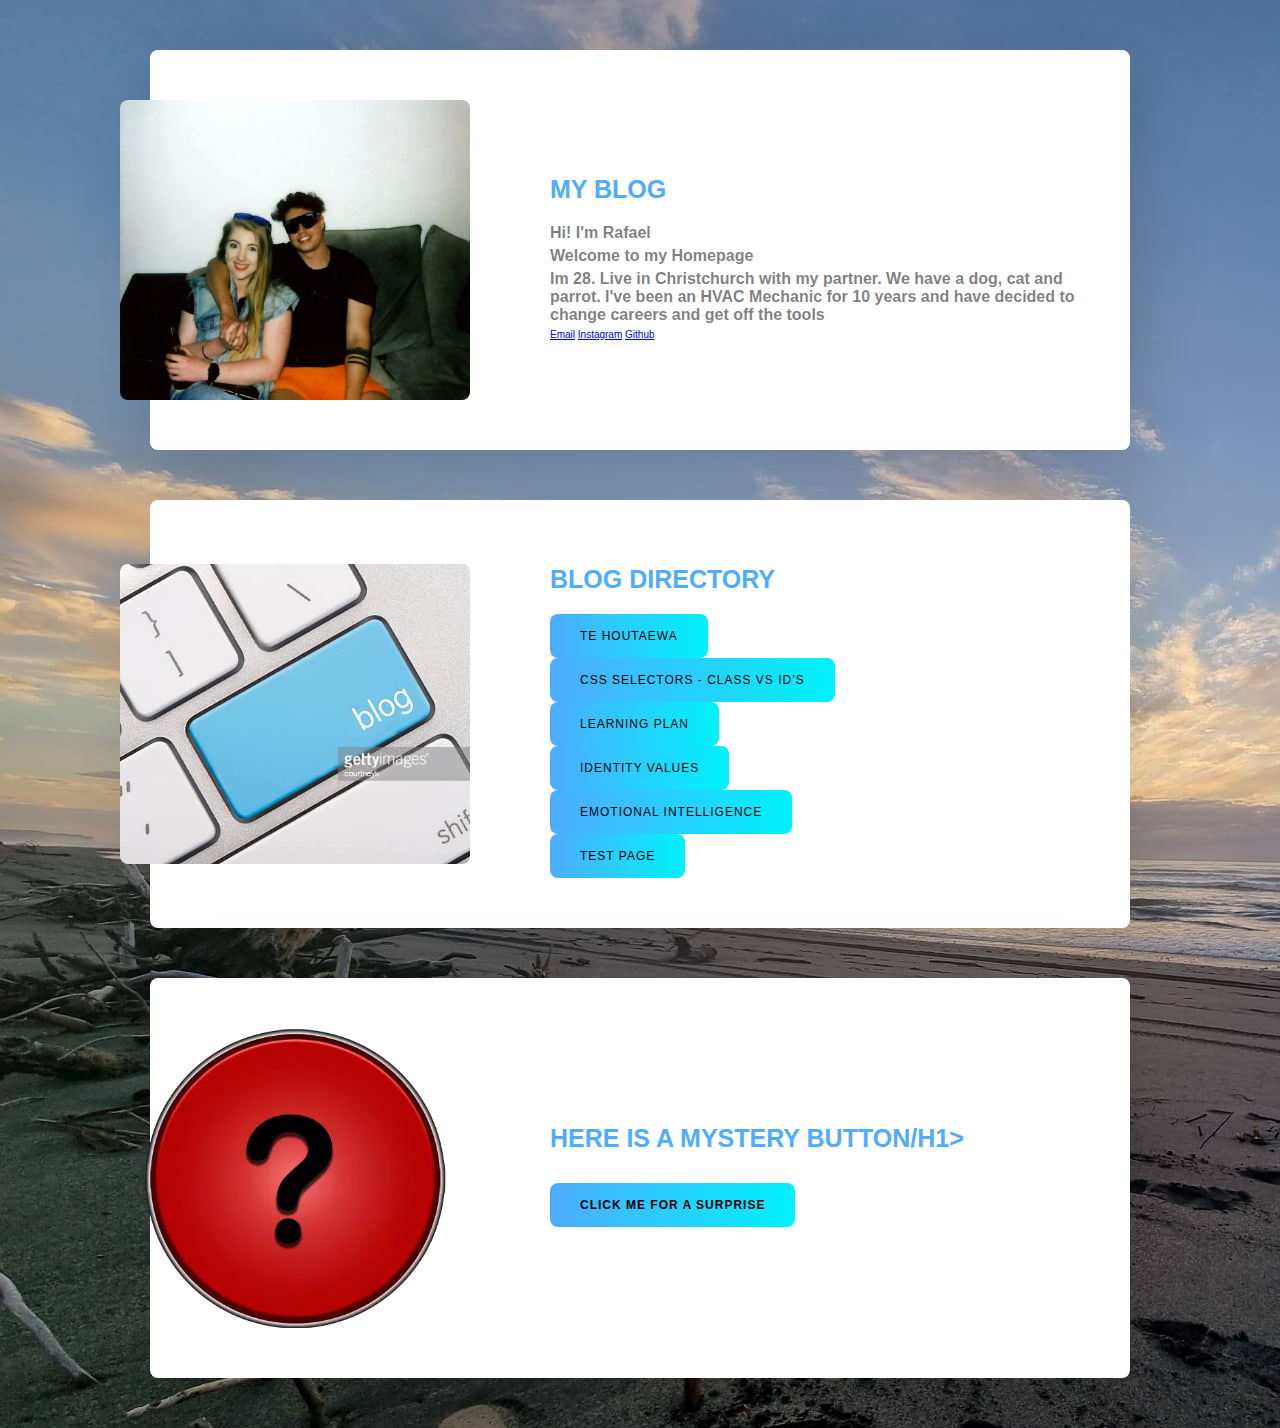
==== index.html @ 6f8d56e0 "made test page for ev tools" ====
<!DOCTYPE html>
<html lang="en">
  <head>
    <meta charset="utf-8" />
    <meta name="viewport" content="width=device-width, initial-scale=1.0" />
    <meta http-equiv="X-UA-Compatible" content="ie=edge" />
    <title>HOME | Rafael's Blog</title>
    <link href="./styles/main.css" rel="stylesheet" type="text/css" />
  </head>

  <body class="back-ground-color__home">
    <div class="blog-post__container">
      <div>
        <div class="blog-post__card">
          <div class="blog-post__img">
            <img src="assets/Rafael-resized-photo.png" alt="" />
          </div>
          <div class="blog-post__info">
            <h1 class="blog-post__title">My Blog</h1>

            <div class="blog-post__date">
              <span>Hi! I'm Rafael</span>
              <span>Welcome to my Homepage</span>
              <span
                >Im 28. Live in Christchurch with my partner. We have a dog, cat
                and parrot. I've been an HVAC Mechanic for 10 years and have
                decided to change careers and get off the tools</span
              >
            </div>
            <a href="mailto: rafaelvanberkel@hotmail.com">Email</a>
            <a href="https://www.instagram.com/r1raffa/">Instagram</a>
            <a href="https://github.com/rafaelavb">Github</a>
          </div>
        </div>

        <div class="blog-post__card">
          <div class="blog-post__img">
            <img src="assets/Blog2.jpg" alt="" />
          </div>
          <div class="blog-post__info">
            <div class="blog-post__date"></div>
            <h1 class="blog-post__title">Blog directory</h1>
            <div>
              <a href="blog/te-houtaewa-template.html" class="blog-post__cta"
                >Te Houtaewa</a
              >
            </div>
            <div>
              <a href="./blog/css-selectors.html" class="blog-post__cta"
                >CSS Selectors - Class vs Id’s</a
              >
            </div>
            <div>
              <a href="./blog/learning-plan.html" class="blog-post__cta"
                >Learning Plan</a
              >
            </div>
            <div>
              <a href="./blog/identity-values.html" class="blog-post__cta"
                >Identity Values</a
              >
            </div>
            <div>
              <a href="./blog/emotional-intelligence.html" class="blog-post__cta"
                >Emotional Intelligence</a
              >
            </div>
            <div>
              <a href="blog/test-page.html" class="blog-post__cta"
                >Test Page</a
              >
            </div>
          </div>
        </div>

        <div class="blog-post__card">
          <div class="blog-post__img">
            <img src="assets/Mystery-button.webp" alt="" />
          </div>
          <div class="blog-post__info">
            <div class="blog-post__date"></div>
            <h1 class="blog-post__title">Here is a mystery button/h1>
            <p class="blog-post__text"></p>
            <a href="https://www.youtube.com/watch?v=xvFZjo5PgG0" class="blog-post__cta">click me for a surprise</a>
          </div>
        </div>
      </div>
    </div>
  </body>
</html>
---- styles/main.css ----
*,
*::before,
*::after {
  margin: 0;
  padding: 0;
  box-sizing: border-box;
}

html {
  font-family: 'Roboto', sans-serif;
  font-size: 10px;
}

img {
  width: 100%;
}

.back-ground-color__home {
  display: flex;
  align-items: center;
  justify-content: center;
  background-color: #eee;
  padding: 0 1.5em;
  background: url('../assets/sky.jpg') no-repeat
}

.back-ground-color__blog {
  display: flex;
  align-items: center;
  justify-content: center;
  background-color: #eee;
  padding: 0 1.5em;
  background-color: #ffffff;
}


.blog-post__card {
  max-width: 100%;
  max-width: 98rem;
  max-height: 100vh;
  padding: 5rem;
  margin-top: 50px;
  margin-bottom: 50px;
  background-color: #fff;
  box-shadow: 0 1.4rem 8rem rgba(0, 0, 0, 0.2);
  display: flex;
  align-items: center;
  border-radius: 0.8rem;
}

/******************
---------------------------------------------------
Blog Images CSS
--------------------------------------------------
******************/

.blog-post__img {
  min-width: 35rem;
  max-width: 35rem;
  height: 30rem;
  transform: translateX(-8rem);
  position: relative;
}

.blog-post__img img {
  width: 100%;
  height: 100%;
  object-fit: cover;
  display: block;
  border-radius: 0.8rem;
}


.blog-post__date span {
  display: block;
  color: rgba(0, 0, 0, 0.5);
  font-size: 1.6rem;
  font-weight: 600;
  margin: 0.5rem 0;
}

.blog-post__title {
  font-size: 2.5rem;
  margin: 1.5rem 0 2rem;
  text-transform: uppercase;
  color: #4facfe;
}

.blog-post__text {
  margin-bottom: 3rem;
  font-size: 1.4rem;
  color: rgba(0, 0, 0, 0.7);
}

.blog-post__cta {
  display: inline-block;
  padding: 1.5rem 3rem;
  letter-spacing: 1px;
  text-transform: uppercase;
  font-size: 1.2rem;
  color: rgb(0, 0, 0);
  background-image: linear-gradient(to right, #4facfe 0%, #00f2fe 100%);
  border-radius: 0.8rem;
  text-decoration: none;
}

.blog-post__cta:hover {
  background-image: linear-gradient(to right, #00f2fe 0%, #4facfe 100%);
}

@media screen and (max-width: 868px) {
  .blog-post {
    max-width: 70rem;
  }
}

@media screen and (max-width: 768px) {
  .blog-post {
    padding: 2.5rem;
    flex-direction: column;
  }

  .blog-post__img {
    min-width: 100%;
    max-width: 100%;
    transform: translate(0, -8rem);
  }
}

/* -----------------------------
Te Houtea Blog CSS Formatting
----------------------------- */
/* .te-houtaewa-blog-page__container{

} */



/* -----------------------------
CSS Selectors Formatting
----------------------------- */
/* .css-selectors__container{

} */

#blog-title__center-format {
  display: bold;
  font-size: 4em;
  margin-block-start: 0.1em;
  margin-block-end: 0.1em;
  font-weight: bold;
  text-align: center;
  line-height: 100px;
  color: rgb(0, 0, 0);
  
  
}

.blog-heading__h1-heading-format {
  display: block;
  font-size: 1.17em;
  margin-block-start: 1em;
  margin-block-end: 1em;
  margin-inline-start: 0px;
  margin-inline-end: 0px;
  font-weight: bold;
}

.sub-heading__h2-formatting {
  display: block;
  font-size: 1.17em;
  margin-block-start: 1em;
  margin-block-end: 1em;
  margin-inline-start: 0px;
  margin-inline-end: 0px;
  font-weight: bold;
}

.blog-paragraph__paragraph-formatting {
  display: block;
  margin-block-start: 1em;
  margin-block-end: 1em;
  margin-inline-start: 0px;
  margin-inline-end: 0px;
  font-size: 16px;
}

.picture-size__picture {
  display: block;
  width: 40%;
  position: relative;
  right: 4px;
}
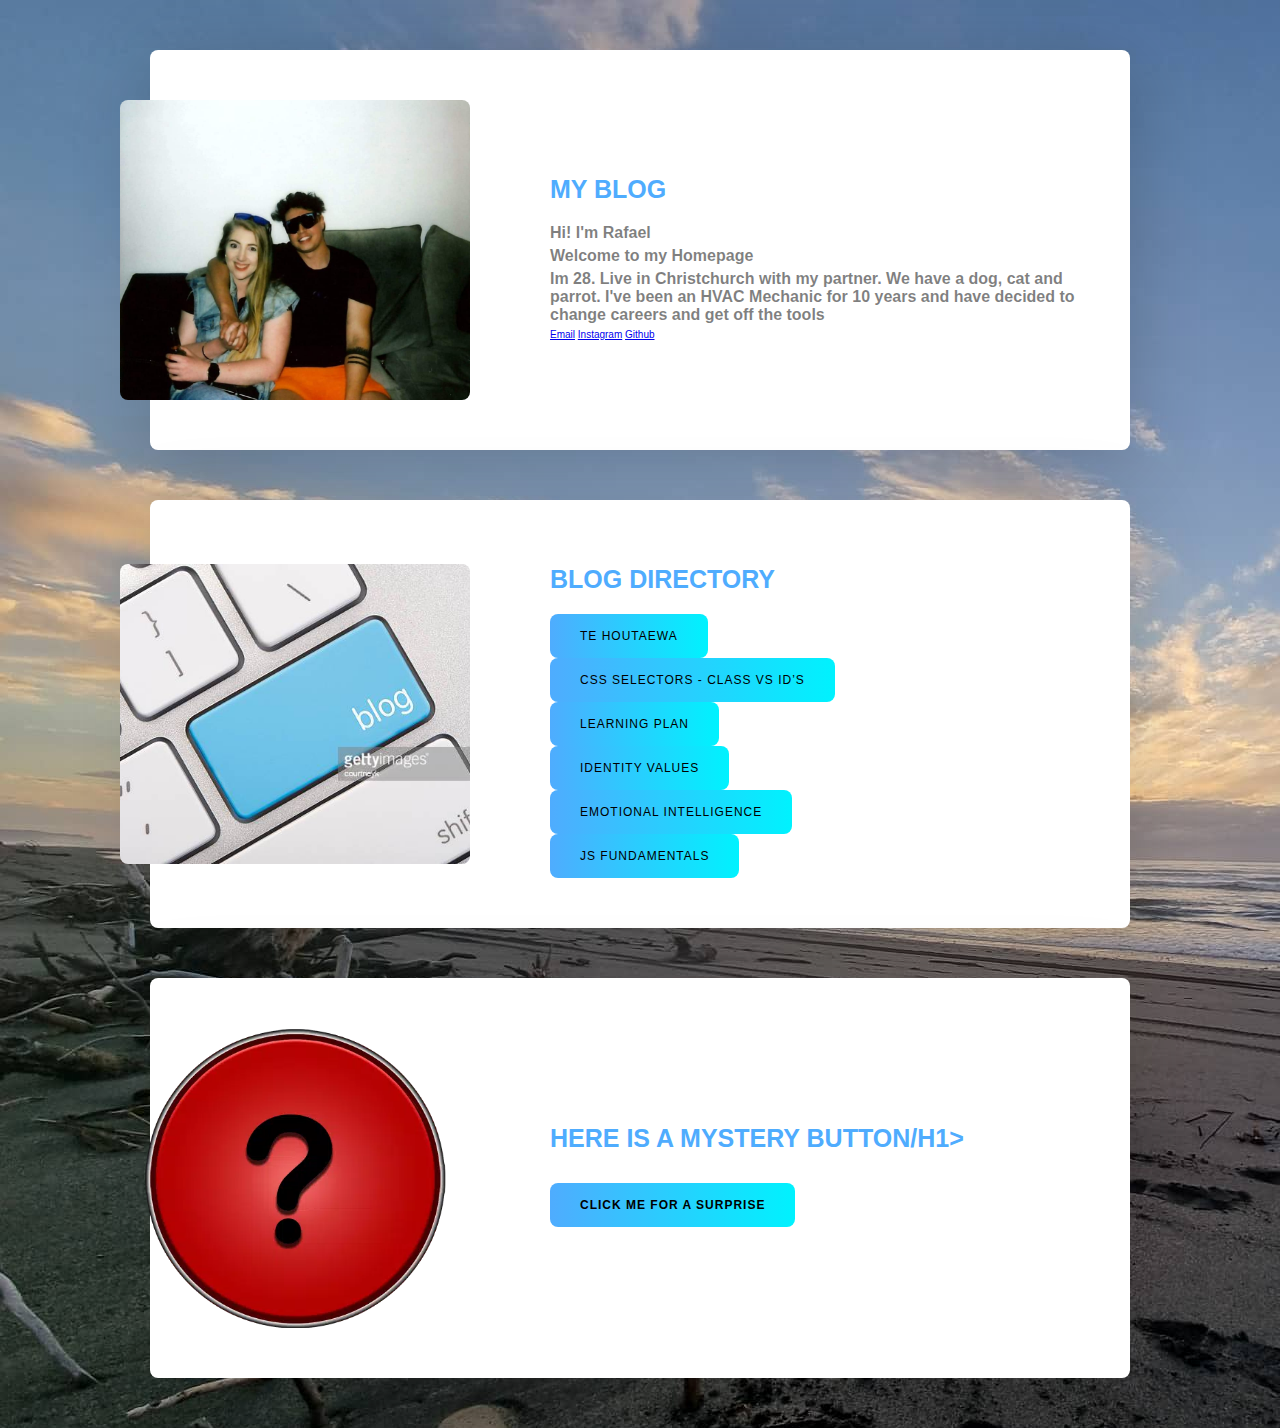
==== commit c7e4cc3d: "added new blog directory - JS Fundamentals" ====
--- a/index.html
+++ b/index.html
@@ -66,8 +66,8 @@
               >
             </div>
             <div>
-              <a href="blog/test-page.html" class="blog-post__cta"
-                >Test Page</a
+              <a href="blog/javascript-dom.html" class="blog-post__cta"
+                >JS Fundamentals</a
               >
             </div>
           </div>
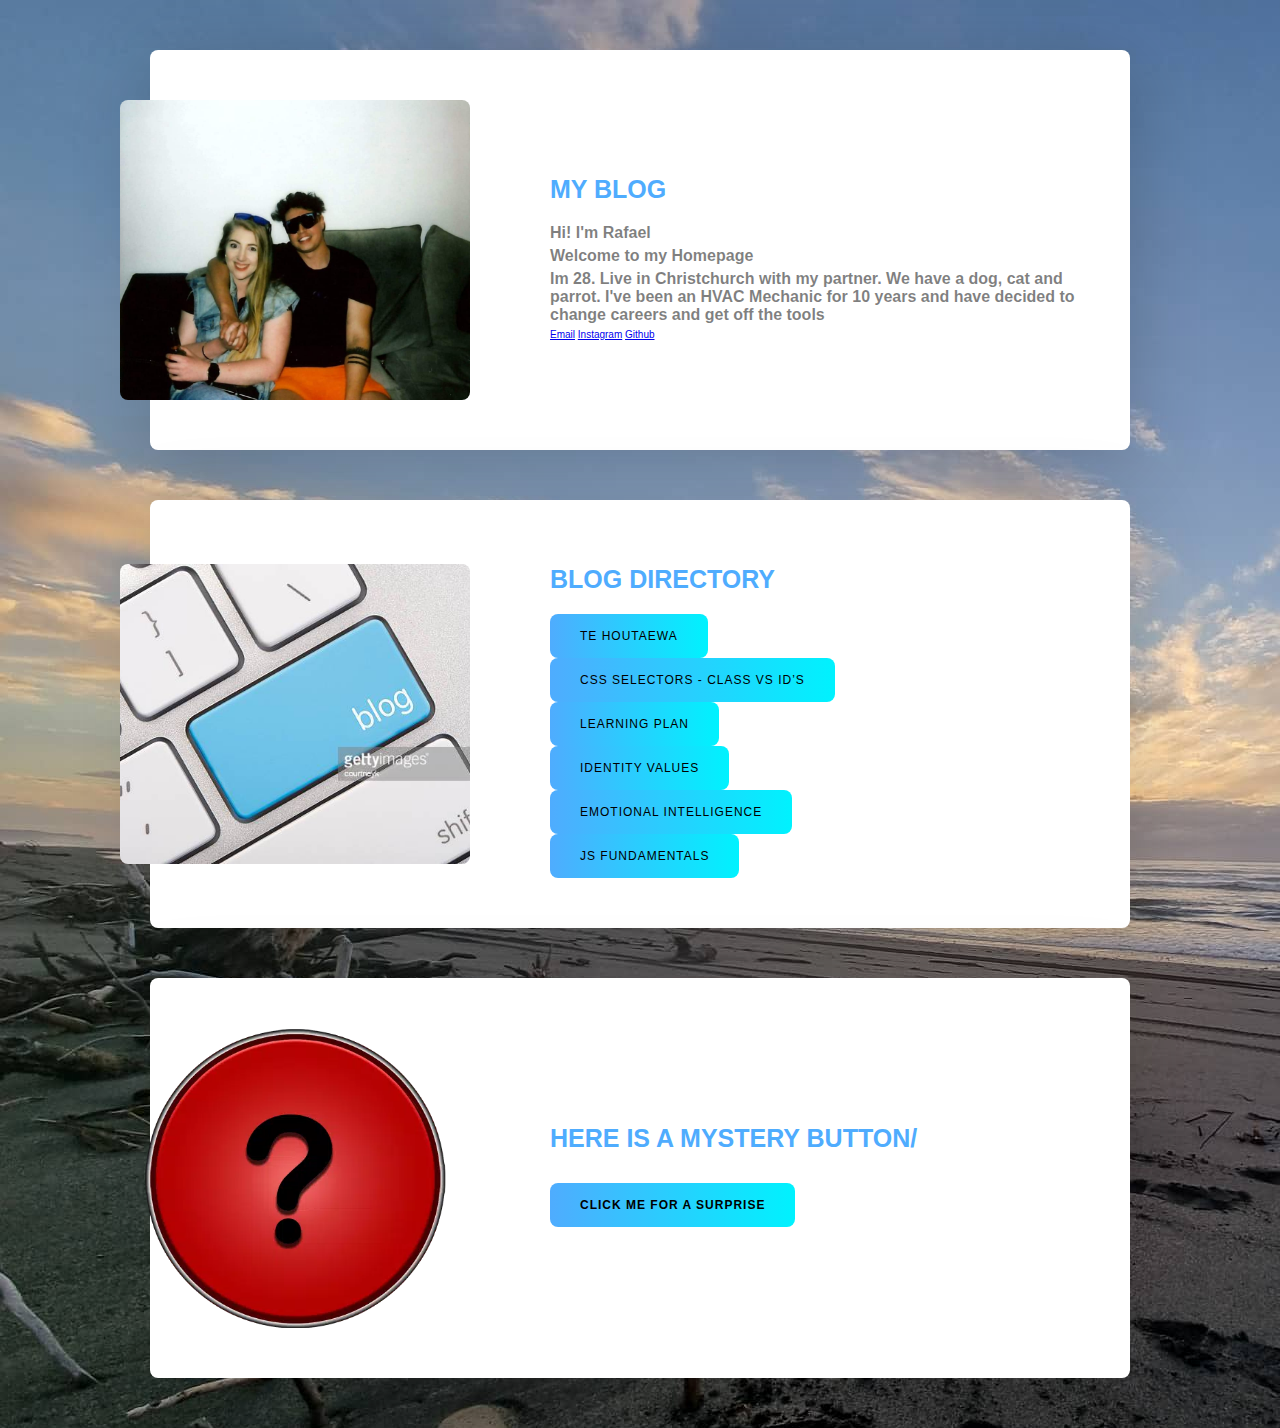
==== commit fa599f51: "changed spelling error on home page" ====
--- a/index.html
+++ b/index.html
@@ -79,7 +79,7 @@
           </div>
           <div class="blog-post__info">
             <div class="blog-post__date"></div>
-            <h1 class="blog-post__title">Here is a mystery button/h1>
+            <h1 class="blog-post__title">Here is a mystery button/
             <p class="blog-post__text"></p>
             <a href="https://www.youtube.com/watch?v=xvFZjo5PgG0" class="blog-post__cta">click me for a surprise</a>
           </div>
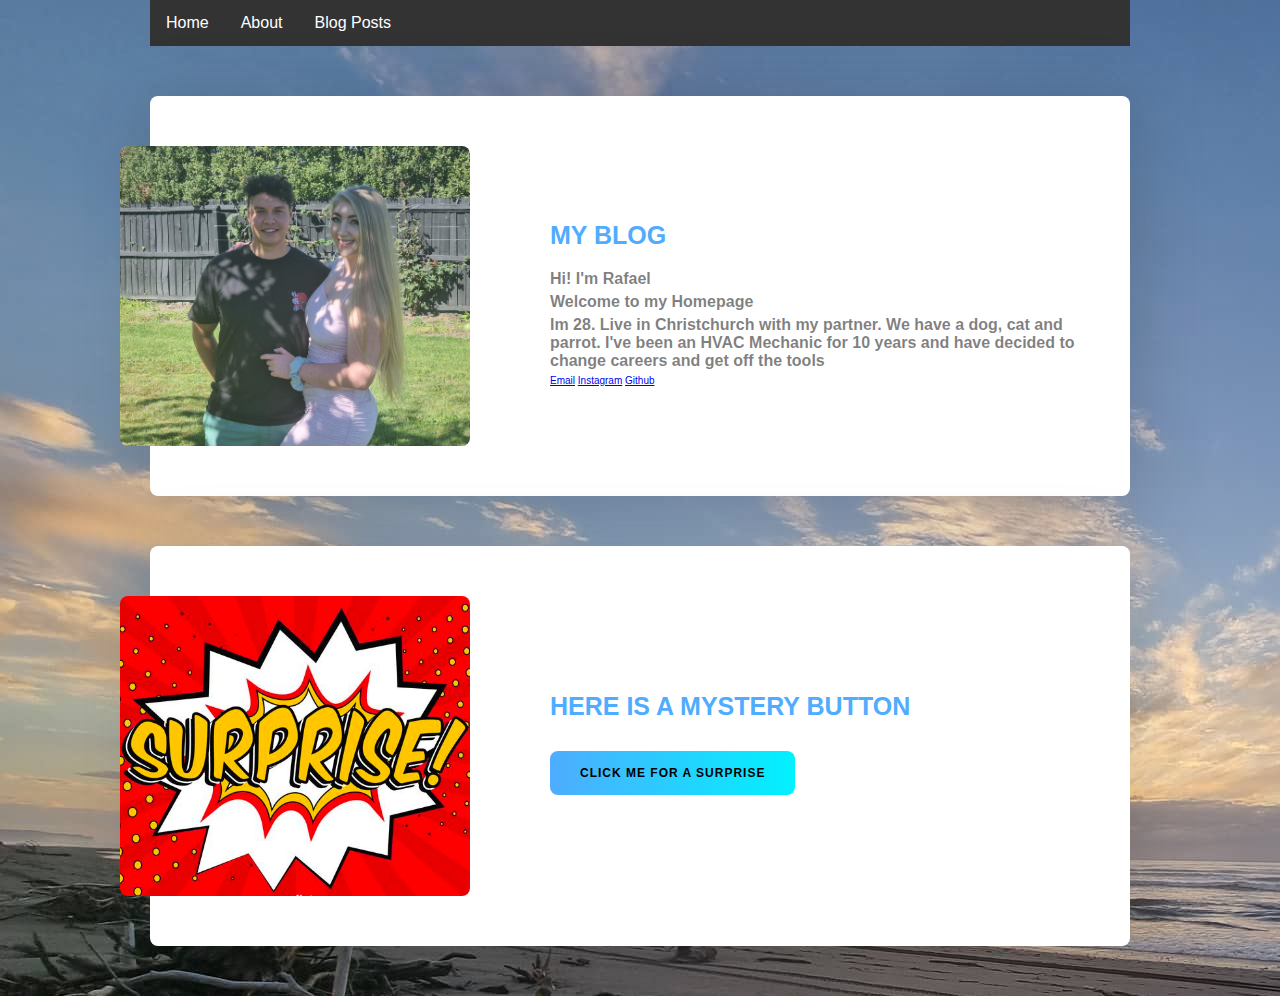
==== commit 40910f31: "added nav bar to index page, restyled index page" ====
--- a/index.html
+++ b/index.html
@@ -11,9 +11,29 @@
   <body class="back-ground-color__home">
     <div class="blog-post__container">
       <div>
+
+        <div class="navbar">
+          <a href="#home">Home</a>
+          <a href="#news">About</a>
+          <div class="dropdown">
+            <button class="dropbtn">Blog Posts
+              <i class="fa fa-caret-down"></i>
+            </button>
+            <div class="dropdown-content">
+              <a href="./blog/te-houtaewa-template.html">Te Houtaewa</a>
+              <a href="./blog/css-selectors.html">CSS Selectors</a>
+              <a href="./blog/learning-plan.html">Learning Plan</a>
+              <a href="./blog/identity-values.html">Identity Values</a>
+              <a href="./blog/emotional-intelligence.html">Emotional Intelligence</a>
+              <a href="blog/javascript-dom.html">JS Fundamentals</a>
+            </div>
+          </div>
+        </div>
+
+
         <div class="blog-post__card">
           <div class="blog-post__img">
-            <img src="assets/Rafael-resized-photo.png" alt="" />
+            <img src="assets/rafael-sarah.jpg" alt="" />
           </div>
           <div class="blog-post__info">
             <h1 class="blog-post__title">My Blog</h1>
@@ -33,7 +53,7 @@
           </div>
         </div>
 
-        <div class="blog-post__card">
+        <!-- <div class="blog-post__card">
           <div class="blog-post__img">
             <img src="assets/Blog2.jpg" alt="" />
           </div>
@@ -71,15 +91,15 @@
               >
             </div>
           </div>
-        </div>
+        </div> -->
 
         <div class="blog-post__card">
           <div class="blog-post__img">
-            <img src="assets/Mystery-button.webp" alt="" />
+            <img src="assets/surprise.png" alt="" />
           </div>
           <div class="blog-post__info">
             <div class="blog-post__date"></div>
-            <h1 class="blog-post__title">Here is a mystery button/
+            <h1 class="blog-post__title">Here is a mystery button
             <p class="blog-post__text"></p>
             <a href="https://www.youtube.com/watch?v=xvFZjo5PgG0" class="blog-post__cta">click me for a surprise</a>
           </div>
--- a/styles/main.css
+++ b/styles/main.css
@@ -14,6 +14,79 @@
 img {
   width: 100%;
 }
+
+
+/* Navbar container */
+.navbar {
+  overflow: hidden;
+  background-color: #333;
+  font-family: Arial;
+}
+
+/* Links inside the navbar */
+.navbar a {
+  float: left;
+  font-size: 16px;
+  color: white;
+  text-align: center;
+  padding: 14px 16px;
+  text-decoration: none;
+}
+
+/* The dropdown container */
+.dropdown {
+  float: left;
+  overflow: hidden;
+}
+
+/* Dropdown button */
+.dropdown .dropbtn {
+  font-size: 16px;
+  border: none;
+  outline: none;
+  color: white;
+  padding: 14px 16px;
+  background-color: inherit;
+  font-family: inherit; /* Important for vertical align on mobile phones */
+  margin: 0; /* Important for vertical align on mobile phones */
+}
+
+/* Add a red background color to navbar links on hover */
+.navbar a:hover, .dropdown:hover .dropbtn {
+  background-color: red;
+}
+
+/* Dropdown content (hidden by default) */
+.dropdown-content {
+  display: none;
+  position: absolute;
+  background-color: #f9f9f9;
+  min-width: 160px;
+  box-shadow: 0px 8px 16px 0px rgba(0,0,0,0.2);
+  z-index: 1;
+}
+
+/* Links inside the dropdown */
+.dropdown-content a {
+  float: none;
+  color: black;
+  padding: 12px 16px;
+  text-decoration: none;
+  display: block;
+  text-align: left;
+}
+
+/* Add a grey background color to dropdown links on hover */
+.dropdown-content a:hover {
+  background-color: #ddd;
+}
+
+/* Show the dropdown menu on hover */
+.dropdown:hover .dropdown-content {
+  display: block;
+}
+
+
 
 .back-ground-color__home {
   display: flex;
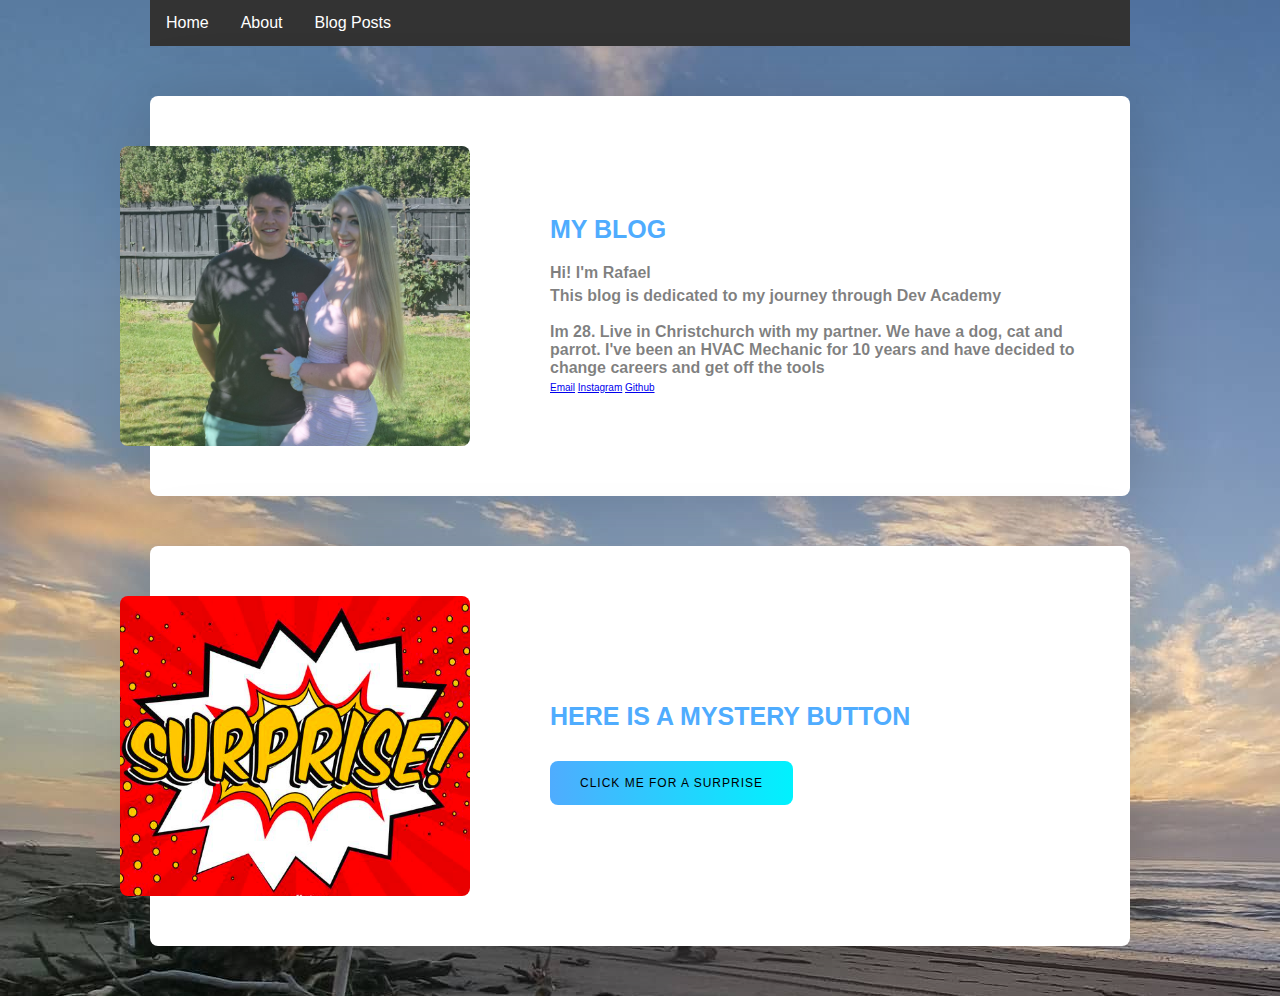
==== commit 526b782c: "fixed closing <h1> tag missing on index page" ====
--- a/index.html
+++ b/index.html
@@ -11,12 +11,12 @@
   <body class="back-ground-color__home">
     <div class="blog-post__container">
       <div>
-
         <div class="navbar">
           <a href="#home">Home</a>
-          <a href="#news">About</a>
+          <a href="./blog/About-page.html">About</a>
           <div class="dropdown">
-            <button class="dropbtn">Blog Posts
+            <button class="dropbtn">
+              Blog Posts
               <i class="fa fa-caret-down"></i>
             </button>
             <div class="dropdown-content">
@@ -24,12 +24,14 @@
               <a href="./blog/css-selectors.html">CSS Selectors</a>
               <a href="./blog/learning-plan.html">Learning Plan</a>
               <a href="./blog/identity-values.html">Identity Values</a>
-              <a href="./blog/emotional-intelligence.html">Emotional Intelligence</a>
+              <a href="./blog/emotional-intelligence.html"
+                >Emotional Intelligence</a
+              >
               <a href="blog/javascript-dom.html">JS Fundamentals</a>
+              <a href="blog/neuroplasticity.html">Neuroplasticity</a>
             </div>
           </div>
         </div>
-
 
         <div class="blog-post__card">
           <div class="blog-post__img">
@@ -40,9 +42,9 @@
 
             <div class="blog-post__date">
               <span>Hi! I'm Rafael</span>
-              <span>Welcome to my Homepage</span>
               <span
-                >Im 28. Live in Christchurch with my partner. We have a dog, cat
+                >This blog is dedicated to my journey through Dev Academy<br /><br />
+                Im 28. Live in Christchurch with my partner. We have a dog, cat
                 and parrot. I've been an HVAC Mechanic for 10 years and have
                 decided to change careers and get off the tools</span
               >
@@ -99,9 +101,13 @@
           </div>
           <div class="blog-post__info">
             <div class="blog-post__date"></div>
-            <h1 class="blog-post__title">Here is a mystery button
+            <h1 class="blog-post__title">Here is a mystery button</h1>
             <p class="blog-post__text"></p>
-            <a href="https://www.youtube.com/watch?v=xvFZjo5PgG0" class="blog-post__cta">click me for a surprise</a>
+            <a
+              href="https://www.youtube.com/watch?v=xvFZjo5PgG0"
+              class="blog-post__cta"
+              >click me for a surprise</a
+            >
           </div>
         </div>
       </div>
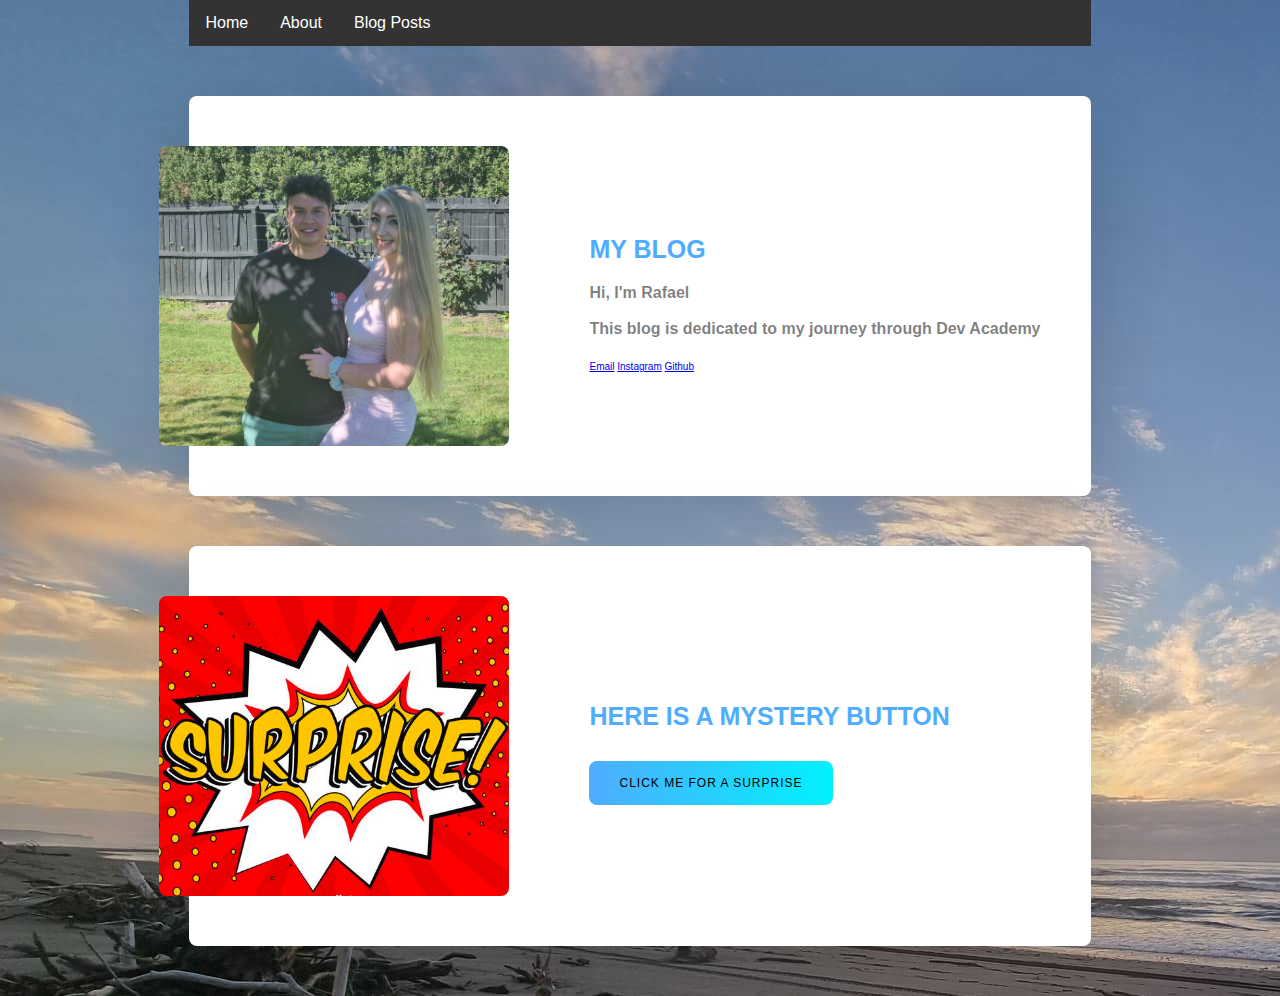
==== commit 30fbc43b: "updated blog, added foundation reflections" ====
--- a/index.html
+++ b/index.html
@@ -29,6 +29,8 @@
               >
               <a href="blog/javascript-dom.html">JS Fundamentals</a>
               <a href="blog/neuroplasticity.html">Neuroplasticity</a>
+              <a href="./blog/problem-solving.html">Problem Solving</a>
+              <a href="./blog/foundation-reflection.html">Foundation Reflections</a>
             </div>
           </div>
         </div>
@@ -41,13 +43,10 @@
             <h1 class="blog-post__title">My Blog</h1>
 
             <div class="blog-post__date">
-              <span>Hi! I'm Rafael</span>
-              <span
-                >This blog is dedicated to my journey through Dev Academy<br /><br />
-                Im 28. Live in Christchurch with my partner. We have a dog, cat
-                and parrot. I've been an HVAC Mechanic for 10 years and have
-                decided to change careers and get off the tools</span
-              >
+              <span>
+                Hi, I'm Rafael<br /><br />This blog is dedicated to my journey
+                through Dev Academy<br /><br />
+              </span>
             </div>
             <a href="mailto: rafaelvanberkel@hotmail.com">Email</a>
             <a href="https://www.instagram.com/r1raffa/">Instagram</a>
--- a/styles/main.css
+++ b/styles/main.css
@@ -14,7 +14,6 @@
 img {
   width: 100%;
 }
-
 
 /* Navbar container */
 .navbar {
@@ -52,7 +51,8 @@
 }
 
 /* Add a red background color to navbar links on hover */
-.navbar a:hover, .dropdown:hover .dropbtn {
+.navbar a:hover,
+.dropdown:hover .dropbtn {
   background-color: red;
 }
 
@@ -62,7 +62,7 @@
   position: absolute;
   background-color: #f9f9f9;
   min-width: 160px;
-  box-shadow: 0px 8px 16px 0px rgba(0,0,0,0.2);
+  box-shadow: 0px 8px 16px 0px rgba(0, 0, 0, 0.2);
   z-index: 1;
 }
 
@@ -86,15 +86,13 @@
   display: block;
 }
 
-
-
 .back-ground-color__home {
   display: flex;
   align-items: center;
   justify-content: center;
-  background-color: #eee;
+
   padding: 0 1.5em;
-  background: url('../assets/sky.jpg') no-repeat
+  background: url('../assets/sky.jpg') no-repeat;
 }
 
 .back-ground-color__blog {
@@ -143,7 +141,6 @@
   border-radius: 0.8rem;
 }
 
-
 .blog-post__date span {
   display: block;
   color: rgba(0, 0, 0, 0.5);
@@ -207,8 +204,6 @@
 
 } */
 
-
-
 /* -----------------------------
 CSS Selectors Formatting
 ----------------------------- */
@@ -225,8 +220,6 @@
   text-align: center;
   line-height: 100px;
   color: rgb(0, 0, 0);
-  
-  
 }
 
 .blog-heading__h1-heading-format {
